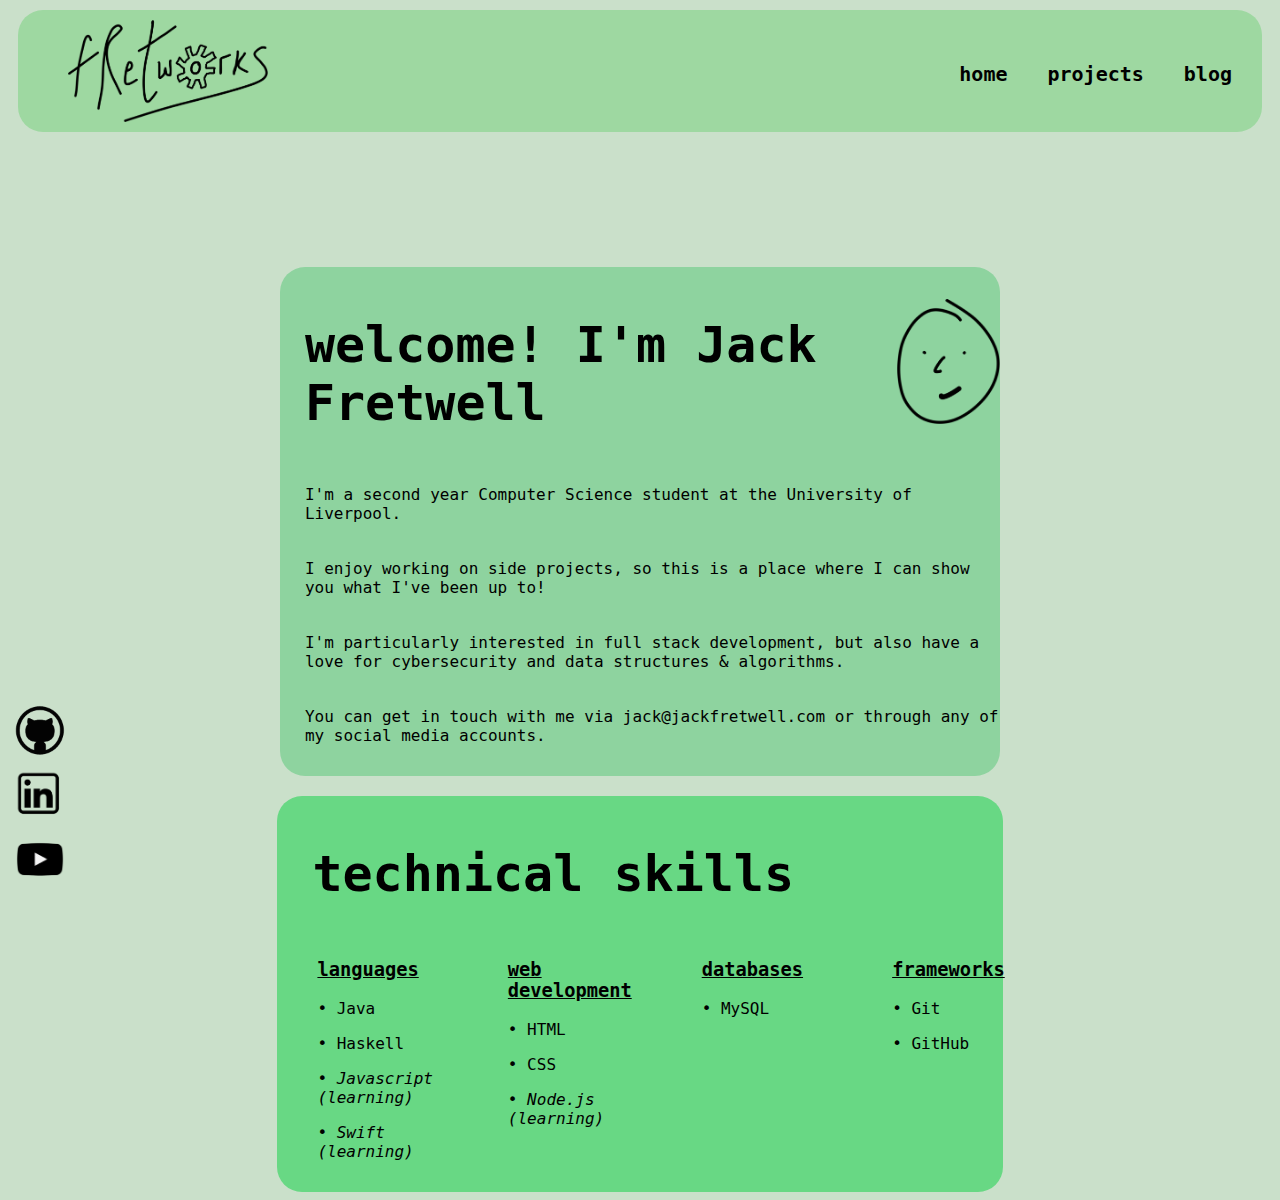
==== index.html @ 611c9c54 "change header links to text, technical skills correctly minimises" ====
<!DOCTYPE html>
<html lang = "en">
    <head>
        <meta charset = "UTF-8">
        <title>Jack Fretwell</title>
        <link rel = "stylesheet" href = "styles.css">
    </head>
    <body>
        <script src = "index.js"></script>
        <header>
            <div class = "logo">
               <img src = "images/logo.png" width = 200 height = auto> 
            </div>
            <div class = "header-links">
                <a href = "/" class = "hdr1">home</a>
                <a href = "#" class = "hdr2">projects</a>
                <a href = "#" class = "hdr3">blog</a>
            </div>
        </header>
        <div class = "content-wrapper">
            <section class = "hero">
                <div class = "top-line">
                    <h1>welcome! I'm Jack Fretwell</h1>
                    <img src = "images/fretworks_face.png" width = 110 height = 125>
                </div>
                <p>I'm a second year Computer Science student at the University of Liverpool.</p>
                <p>I enjoy working on side projects, so this is a place where I can show you what I've been up to!</p>
                <p>I'm particularly interested in full stack development, but also have a love for cybersecurity and data structures & algorithms.</p>
                <p>You can get in touch with me via jack@jackfretwell.com or through any of my social media accounts. </p>
            </section>

        <section class = "technical-info">
            <h1>technical skills</h1>
            <section class = "skills">
            <div class = "languages">
                <h3>languages</h3>
                <p>• Java</p>
                <p>• Haskell</p>
                <p style = "font-style: italic;">• Javascript (learning)</p>
                <p style = "font-style: italic;">• Swift (learning)</p>
            </div>
            <div class = "web-development">
                <h3>web development</h3>
                <p>• HTML</p>
                <p>• CSS</p>
                <p style = "font-style: italic;">• Node.js (learning)</p>
            </div>
            <div class = "databases">
                <h3>databases</h3>
                <p>• MySQL</p>
            </div>
            <div class = "frameworks">
                <h3>frameworks</h3>
                <p>• Git</p>
                <p>• GitHub</p>
            </div>
            </section>
        </section>
        </div>
        <div class = "sidebar-left">
            <a href = "https://github.com/JackFretwell"><img src = "images/github.png"></a>
            <a href = "https://www.linkedin.com/in/jackfretwell/"><img src = "images/linkedin.png"></a>
            <a href = "https://www.youtube.com"><img src = "images/youtube.png"></a>
        </div>
    </body>
</html>
---- styles.css ----
body{
    color: rgb(0, 0, 0);
    background-color: rgb(202, 224, 202);
    font-family: "Monospace", 'Lucida Sans', 'Lucida Sans Regular', 'Lucida Grande', 'Lucida Sans Unicode', Geneva, Verdana, sans-serif;
}

header{
    display:flex;
    justify-content: space-between;
    font-size: 20px;
    font-weight: bold;    
    border-radius: 25px;
    margin:10px;
    padding-top:10px;
    padding-bottom: 5px;
    background-color: rgb(158, 216, 161);
}

.logo{
    padding-left:50px;
}

header a{
    text-decoration: none;
    color: black;
}

head a:visited{
    text-decoration: none;
    color: black;
}

.header-links{
    padding-right: 30px;
    display:flex;
    align-items: center;
    gap:40px;
}

.content-wrapper{
    padding-top:125px;
    display:flex;
    flex-direction: column;
    justify-content: center;
    align-items: center;

}

.technical-info{
    display:flex;
    gap:4px;
    align-items: flex-start;
    flex-direction: column;
    padding:15px;
    background-color: rgb(104, 216, 132);
    border-radius: 25px;
    width: 55%;
    max-width:100%;
}

.top-line{
    display:flex;
    justify-content: space-between;
    gap:30px;
}

.hero{
    display:flex;
    gap:4px;
    align-items: start;
    flex-direction: column;
    padding-left: 25px;
    padding-top:15px;
    padding-bottom: 15px;
    background-color: rgb(142, 211, 159);
    border-radius: 25px;
    margin-bottom: 20px;
    width:55%;
    max-width: 100%;
}

.hero img{
    padding-left:25px;
    padding-top:17px;
}

.sidebar-left{
    position: fixed;
    top:700px;
    left:10px;
    display:flex;
    flex-direction: column;
    justify-content: center;
    width: 65px;
    z-index: 1000;
}

.sidebar-left a{
    display: inline-block;
    margin: 5px;
}

.sidebar-left img{
    height: auto;
    width: 50px;
}

h1{
    font-size: 50px;
}

.technical-info h1{
    align-self:flex-start;
    padding-left: 20px;
}

.skills{
    max-width:100%;
    width: 100%;
    display:flex;
    flex-wrap: wrap;
    gap: 70px;
    padding-left:25px;

}

.skills h3{
    text-decoration: underline;
}

.skills div{
    flex:1;
    flex-direction: column;
}
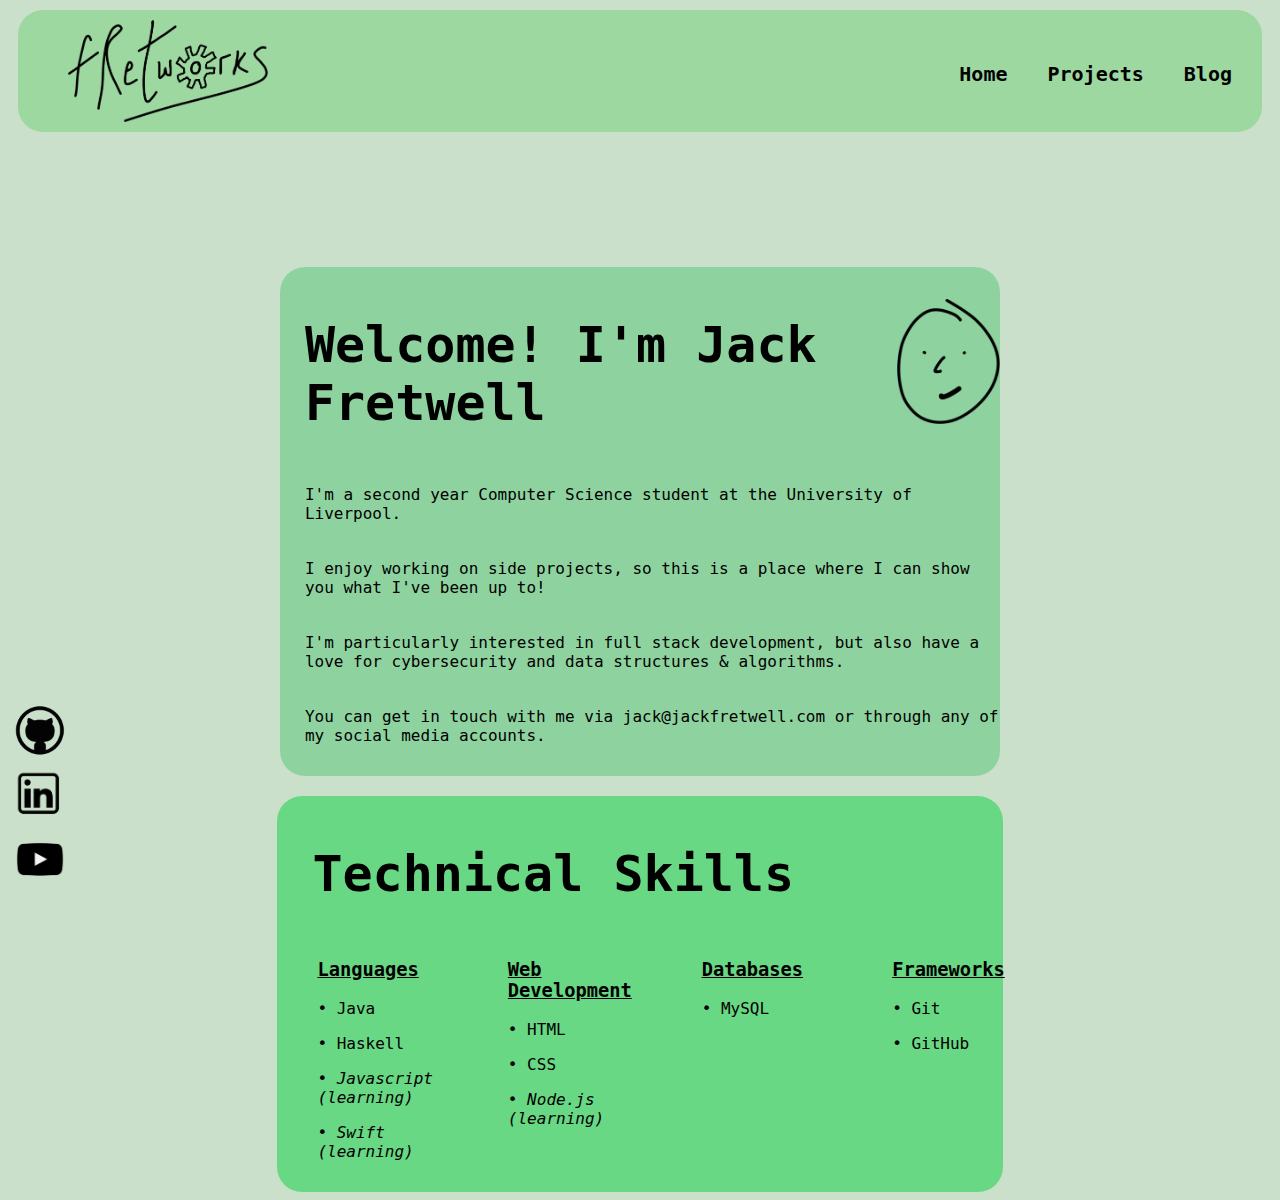
==== commit d87f8ba8: "format correct on projects page" ====
--- a/index.html
+++ b/index.html
@@ -12,15 +12,15 @@
                <img src = "images/logo.png" width = 200 height = auto> 
             </div>
             <div class = "header-links">
-                <a href = "/" class = "hdr1">home</a>
-                <a href = "#" class = "hdr2">projects</a>
-                <a href = "#" class = "hdr3">blog</a>
+                <a href = "/" class = "hdr1">Home</a>
+                <a href = "projects.html" class = "hdr2">Projects</a>
+                <a href = "#" class = "hdr3">Blog</a>
             </div>
         </header>
         <div class = "content-wrapper">
             <section class = "hero">
                 <div class = "top-line">
-                    <h1>welcome! I'm Jack Fretwell</h1>
+                    <h1>Welcome! I'm Jack Fretwell</h1>
                     <img src = "images/fretworks_face.png" width = 110 height = 125>
                 </div>
                 <p>I'm a second year Computer Science student at the University of Liverpool.</p>
@@ -30,27 +30,27 @@
             </section>
 
         <section class = "technical-info">
-            <h1>technical skills</h1>
+            <h1>Technical Skills</h1>
             <section class = "skills">
             <div class = "languages">
-                <h3>languages</h3>
+                <h3>Languages</h3>
                 <p>• Java</p>
                 <p>• Haskell</p>
                 <p style = "font-style: italic;">• Javascript (learning)</p>
                 <p style = "font-style: italic;">• Swift (learning)</p>
             </div>
             <div class = "web-development">
-                <h3>web development</h3>
+                <h3>Web Development</h3>
                 <p>• HTML</p>
                 <p>• CSS</p>
                 <p style = "font-style: italic;">• Node.js (learning)</p>
             </div>
             <div class = "databases">
-                <h3>databases</h3>
+                <h3>Databases</h3>
                 <p>• MySQL</p>
             </div>
             <div class = "frameworks">
-                <h3>frameworks</h3>
+                <h3>Frameworks</h3>
                 <p>• Git</p>
                 <p>• GitHub</p>
             </div>
--- a/styles.css
+++ b/styles.css
@@ -131,4 +131,50 @@
 .skills div{
     flex:1;
     flex-direction: column;
-}+}
+
+.cont-wrapper{
+    display: flex;
+    justify-content: center;
+    padding-top: 70px;
+}
+
+.project-section{
+    display:flex;
+    flex-direction: column;
+    justify-content: start;
+    background-color: rgb(158, 216, 161);
+    border-radius: 25px;
+    width:85%;
+    max-width: 100%;
+    padding:10px;
+
+}
+
+.project-section h1{
+    justify-content: center;
+    padding-left: 20px;
+}
+
+.projects-box{
+    display:flex;
+    background-color:rgb(104, 216, 132);
+    width: 450px;
+    height: 450px;
+    border-radius: 25px;
+    justify-content: center;
+    padding:20px;
+    margin: 20px;
+    
+}
+
+.phonetic-alph-project{
+    display:flex;
+    flex-direction: column;
+    justify-content: center;
+    align-items: center;
+}
+
+.phonetic-alph-project p{
+    max-width: 400px;
+}
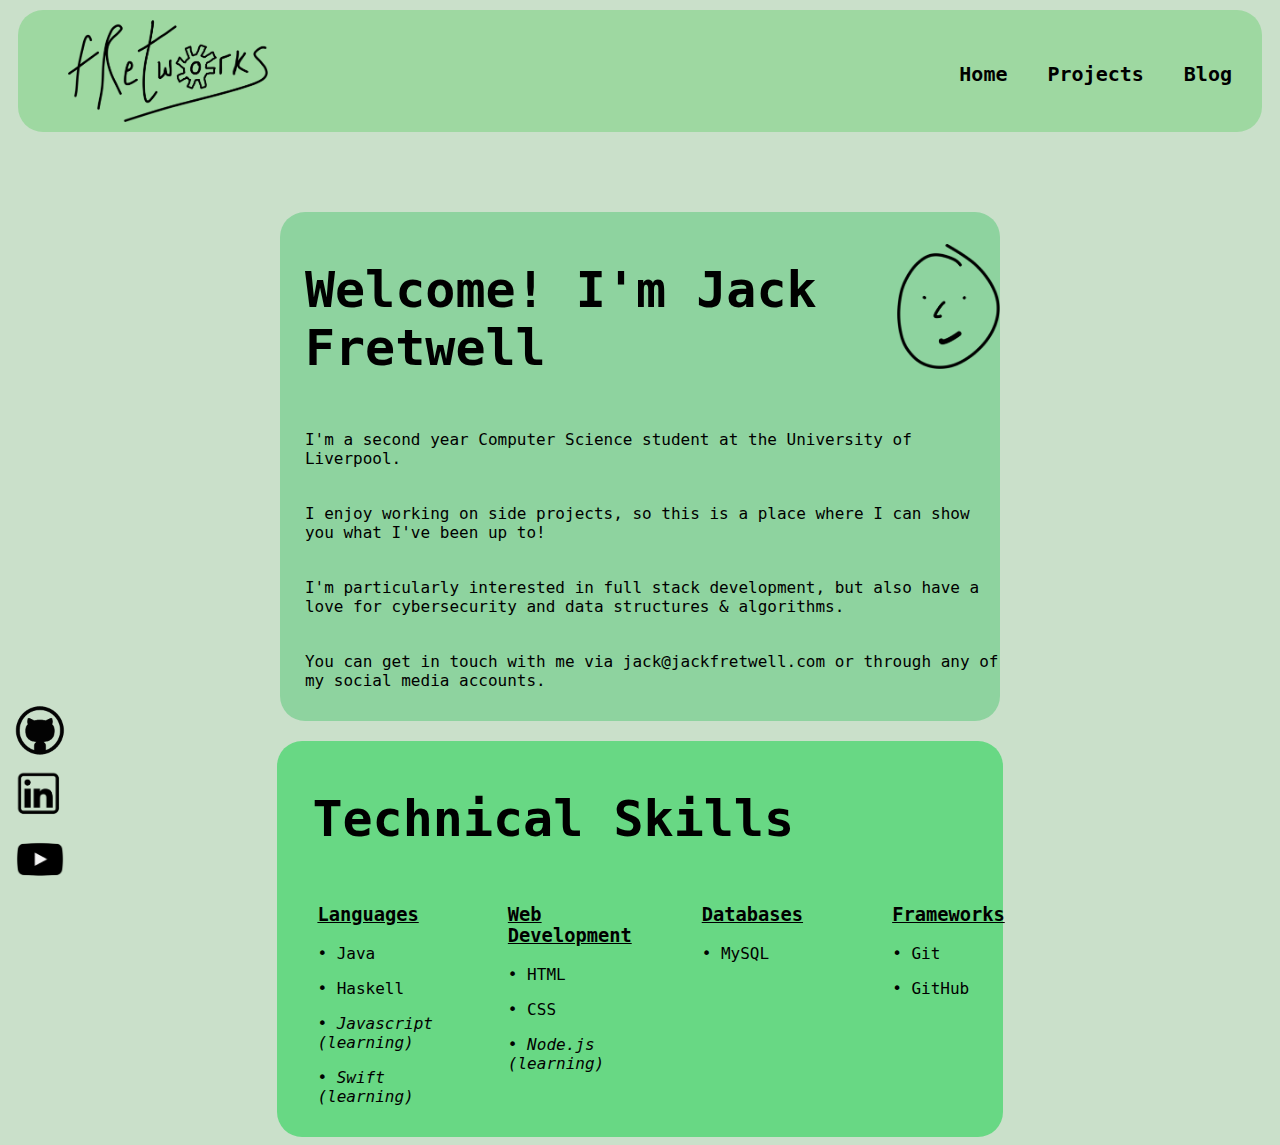
==== commit 79ec50a0: "phonetic alphabet page set up, change to color scheme" ====
--- a/index.html
+++ b/index.html
@@ -60,7 +60,7 @@
         <div class = "sidebar-left">
             <a href = "https://github.com/JackFretwell"><img src = "images/github.png"></a>
             <a href = "https://www.linkedin.com/in/jackfretwell/"><img src = "images/linkedin.png"></a>
-            <a href = "https://www.youtube.com"><img src = "images/youtube.png"></a>
+            <a href = "https:www.youtube.com/@fret_works"><img src = "images/youtube.png"></a>
         </div>
     </body>
 </html>--- a/styles.css
+++ b/styles.css
@@ -38,7 +38,7 @@
 }
 
 .content-wrapper{
-    padding-top:125px;
+    padding-top:70px;
     display:flex;
     flex-direction: column;
     justify-content: center;
@@ -143,7 +143,7 @@
     display:flex;
     flex-direction: column;
     justify-content: start;
-    background-color: rgb(158, 216, 161);
+    background-color: rgb(142, 211, 159);
     border-radius: 25px;
     width:85%;
     max-width: 100%;
@@ -158,7 +158,7 @@
 
 .projects-box{
     display:flex;
-    background-color:rgb(104, 216, 132);
+    background-color:rgb(202, 224, 202);
     width: 450px;
     height: 450px;
     border-radius: 25px;
@@ -178,3 +178,44 @@
 .phonetic-alph-project p{
     max-width: 400px;
 }
+
+.link-box{
+    color: black;
+    text-decoration: none;
+    width:200px;
+}
+.link-box:visited{
+    color:black;
+    text-decoration: none;
+}
+.video{
+    display:flex;
+    justify-content: center;
+    padding-top:50px;
+}
+
+.info-wrapper{
+    border-radius:25px;
+    margin-top: 70px;
+    display: flex;
+    flex-direction: column;
+    align-items: center;
+    justify-content: center;
+    background-color: rgb(142, 211, 159);
+    max-width: 100%;
+    width:80%;
+    padding-top:30px;
+    padding-bottom:30px;
+    
+}
+
+.information{
+    display:flex;
+    flex-direction: column;
+    max-width: 80%;
+}
+
+.test{
+    display: flex;
+    justify-content: center;
+}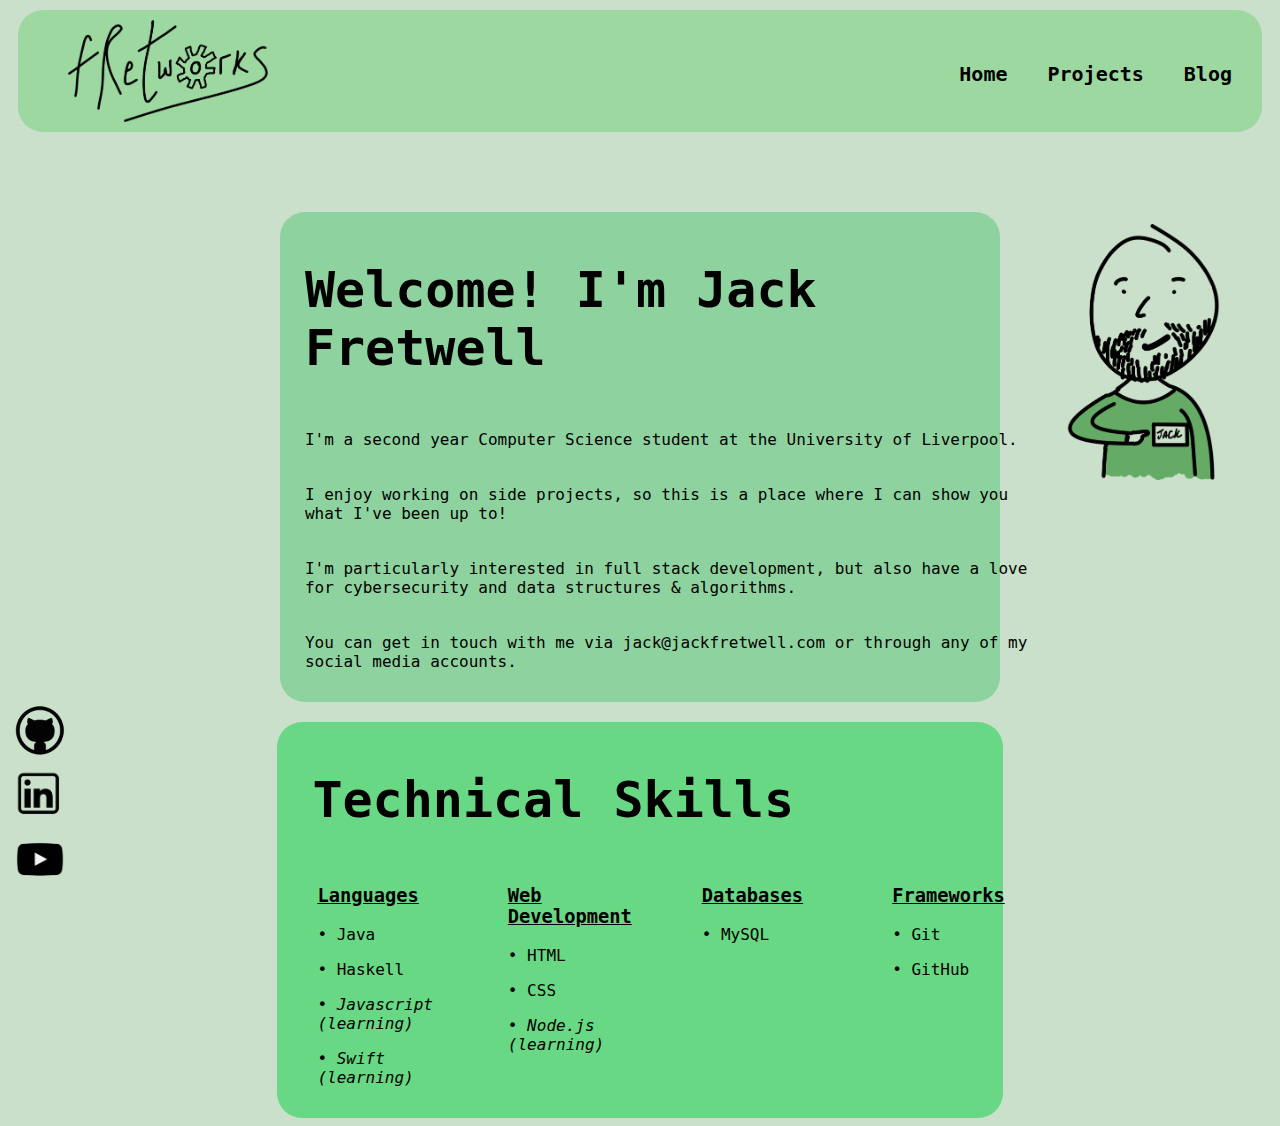
==== commit 8dd47269: "add drawn images to index and project page" ====
--- a/index.html
+++ b/index.html
@@ -21,7 +21,7 @@
             <section class = "hero">
                 <div class = "top-line">
                     <h1>Welcome! I'm Jack Fretwell</h1>
-                    <img src = "images/fretworks_face.png" width = 110 height = 125>
+                    <img src = "images/fretworks_face.png" width = 200 height = auto>
                 </div>
                 <p>I'm a second year Computer Science student at the University of Liverpool.</p>
                 <p>I enjoy working on side projects, so this is a place where I can show you what I've been up to!</p>
--- a/styles.css
+++ b/styles.css
@@ -43,7 +43,14 @@
     flex-direction: column;
     justify-content: center;
     align-items: center;
-
+}
+
+.hero p{
+    width: 750px;
+}
+
+.content-wrapper img{
+    padding-right:100px;
 }
 
 .technical-info{
@@ -62,6 +69,7 @@
     display:flex;
     justify-content: space-between;
     gap:30px;
+    position: relative;
 }
 
 .hero{
@@ -77,11 +85,16 @@
     margin-bottom: 20px;
     width:55%;
     max-width: 100%;
+    z-index: 0;  
 }
 
 .hero img{
     padding-left:25px;
     padding-top:17px;
+    position: absolute;
+    top: -20px;
+    right: -320px;
+    z-index: 1;                       
 }
 
 .sidebar-left{
@@ -168,11 +181,22 @@
     
 }
 
+.top-line-2{
+    display:flex;
+}
+
+.top-line-2 img{
+    position: absolute;
+    top: 220px;
+    right: 140px;
+}
+
 .phonetic-alph-project{
     display:flex;
     flex-direction: column;
     justify-content: center;
     align-items: center;
+    z-index: 0;                       
 }
 
 .phonetic-alph-project p{
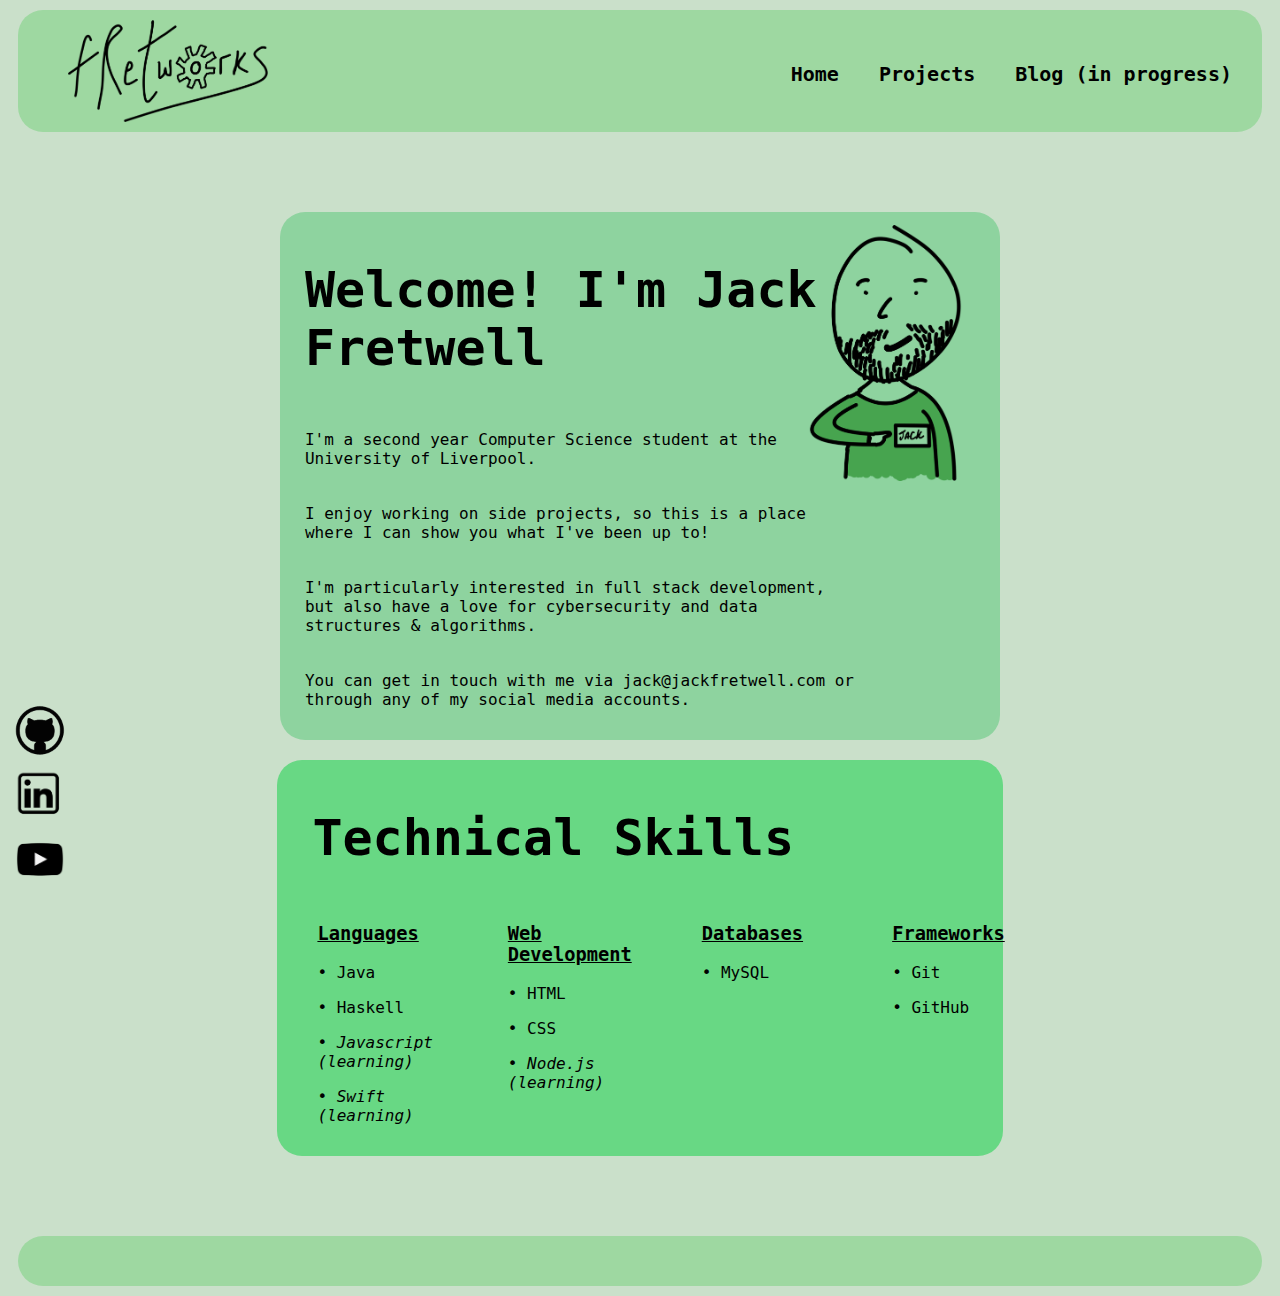
==== commit 8e1d3457: "added footer" ====
--- a/index.html
+++ b/index.html
@@ -9,12 +9,12 @@
         <script src = "index.js"></script>
         <header>
             <div class = "logo">
-               <img src = "images/logo.png" width = 200 height = auto> 
+                <a href = "index.html"><img src = "images/logo.png" width = 200 height = auto></a>
             </div>
             <div class = "header-links">
                 <a href = "/" class = "hdr1">Home</a>
                 <a href = "projects.html" class = "hdr2">Projects</a>
-                <a href = "#" class = "hdr3">Blog</a>
+                <a href = "#" class = "hdr3">Blog (in progress)</a>
             </div>
         </header>
         <div class = "content-wrapper">
@@ -62,5 +62,7 @@
             <a href = "https://www.linkedin.com/in/jackfretwell/"><img src = "images/linkedin.png"></a>
             <a href = "https:www.youtube.com/@fret_works"><img src = "images/youtube.png"></a>
         </div>
+        <div class = "footer">
+        </div>
     </body>
 </html>--- a/styles.css
+++ b/styles.css
@@ -43,10 +43,12 @@
     flex-direction: column;
     justify-content: center;
     align-items: center;
+    padding-bottom: 70px;
+
 }
 
 .hero p{
-    width: 750px;
+    width:79%;
 }
 
 .content-wrapper img{
@@ -63,13 +65,13 @@
     border-radius: 25px;
     width: 55%;
     max-width:100%;
+
 }
 
 .top-line{
     display:flex;
     justify-content: space-between;
     gap:30px;
-    position: relative;
 }
 
 .hero{
@@ -86,15 +88,14 @@
     width:55%;
     max-width: 100%;
     z-index: 0;  
+    flex-wrap: wrap;
 }
 
 .hero img{
-    padding-left:25px;
-    padding-top:17px;
     position: absolute;
-    top: -20px;
-    right: -320px;
-    z-index: 1;                       
+    top: 25%;
+    right: 17%;
+                    
 }
 
 .sidebar-left{
@@ -150,6 +151,7 @@
     display: flex;
     justify-content: center;
     padding-top: 70px;
+    padding-bottom: 70px;
 }
 
 .project-section{
@@ -187,8 +189,8 @@
 
 .top-line-2 img{
     position: absolute;
-    top: 220px;
-    right: 140px;
+    top: 25%;
+    right: 10%;
 }
 
 .phonetic-alph-project{
@@ -198,6 +200,17 @@
     align-items: center;
     z-index: 0;                       
 }
+
+.footer{
+    display:flex;
+    align-items:end;
+    font-size: 20px;
+    font-weight: bold;    
+    border-radius: 25px;
+    margin:10px;
+    padding-top:20px;
+    padding-bottom: 30px;
+    background-color: rgb(158, 216, 161);}
 
 .phonetic-alph-project p{
     max-width: 400px;
@@ -230,7 +243,6 @@
     width:80%;
     padding-top:30px;
     padding-bottom:30px;
-    
 }
 
 .information{
@@ -242,4 +254,16 @@
 .test{
     display: flex;
     justify-content: center;
+    padding-bottom: 70px;
+
+}
+
+@media (max-width: 1100px) { /* Adjust this breakpoint as needed */
+    .hero img {
+        display: none; /* Hide the image */
+    }
+
+    .top-line-2 img{
+        display:none;
+    }
 }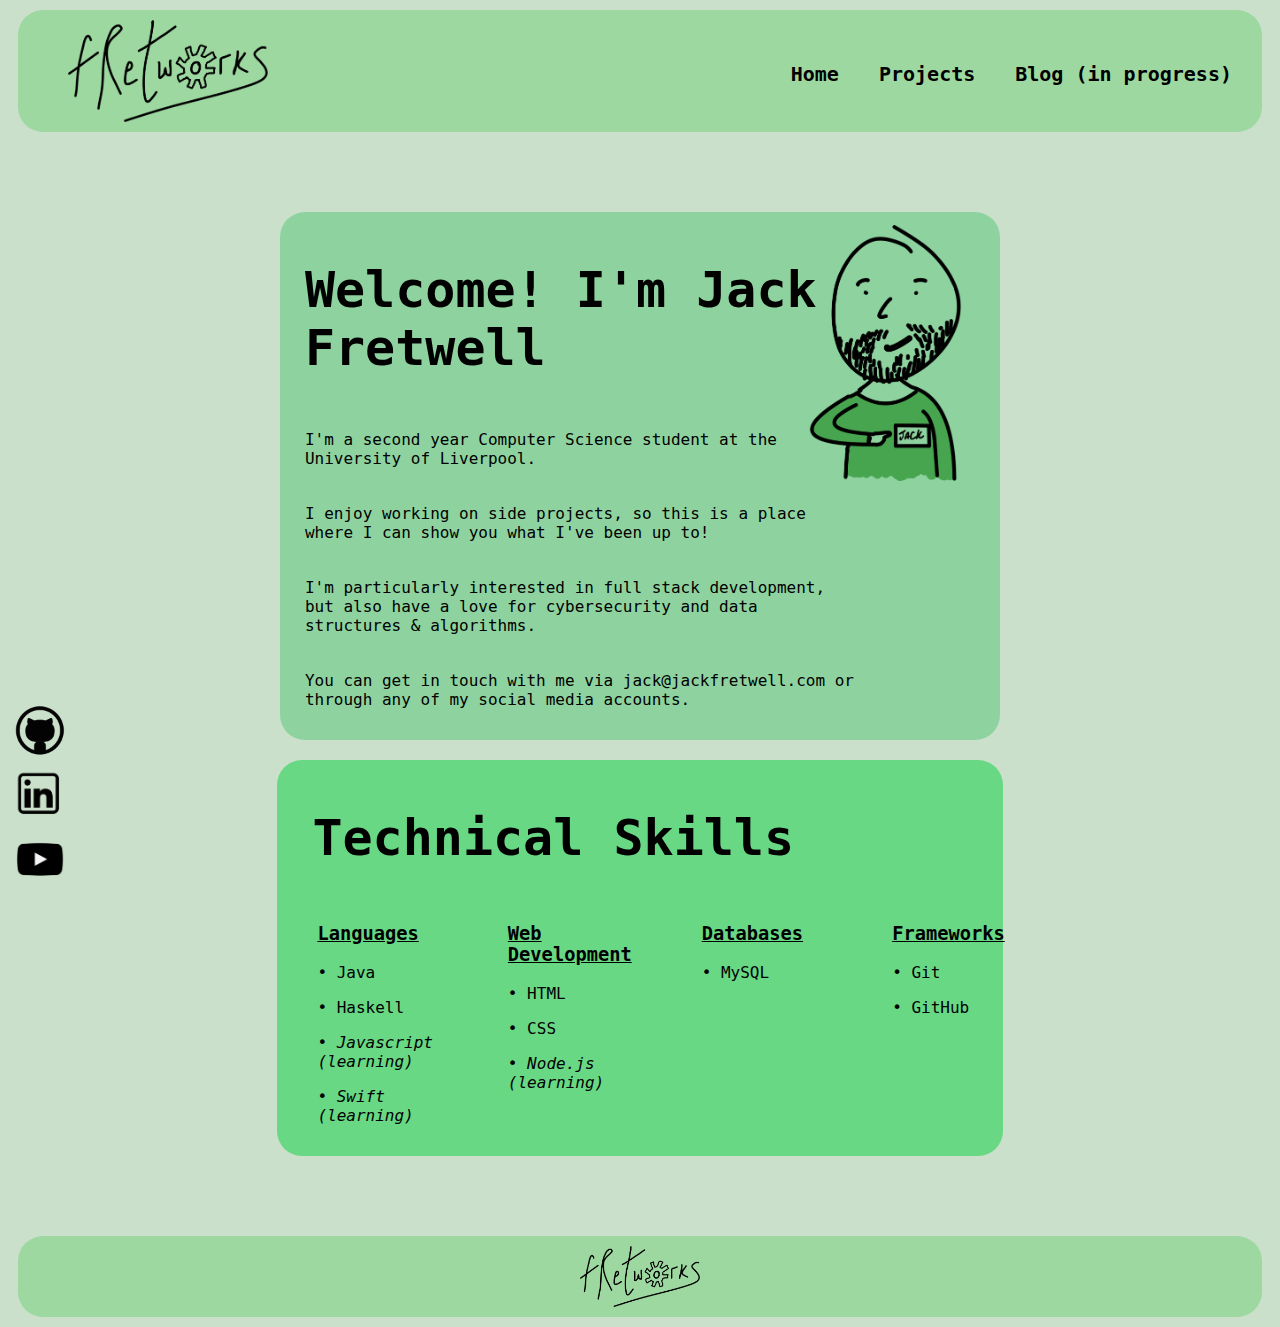
==== commit a18d79be: "add logo to footer" ====
--- a/index.html
+++ b/index.html
@@ -63,6 +63,7 @@
             <a href = "https:www.youtube.com/@fret_works"><img src = "images/youtube.png"></a>
         </div>
         <div class = "footer">
+            <img src = "images/logo.png" width = 120 height = auto>
         </div>
     </body>
 </html>--- a/styles.css
+++ b/styles.css
@@ -203,14 +203,15 @@
 
 .footer{
     display:flex;
-    align-items:end;
+    justify-content: center;
     font-size: 20px;
     font-weight: bold;    
     border-radius: 25px;
     margin:10px;
-    padding-top:20px;
-    padding-bottom: 30px;
+    padding: 10px;
     background-color: rgb(158, 216, 161);}
+
+
 
 .phonetic-alph-project p{
     max-width: 400px;
